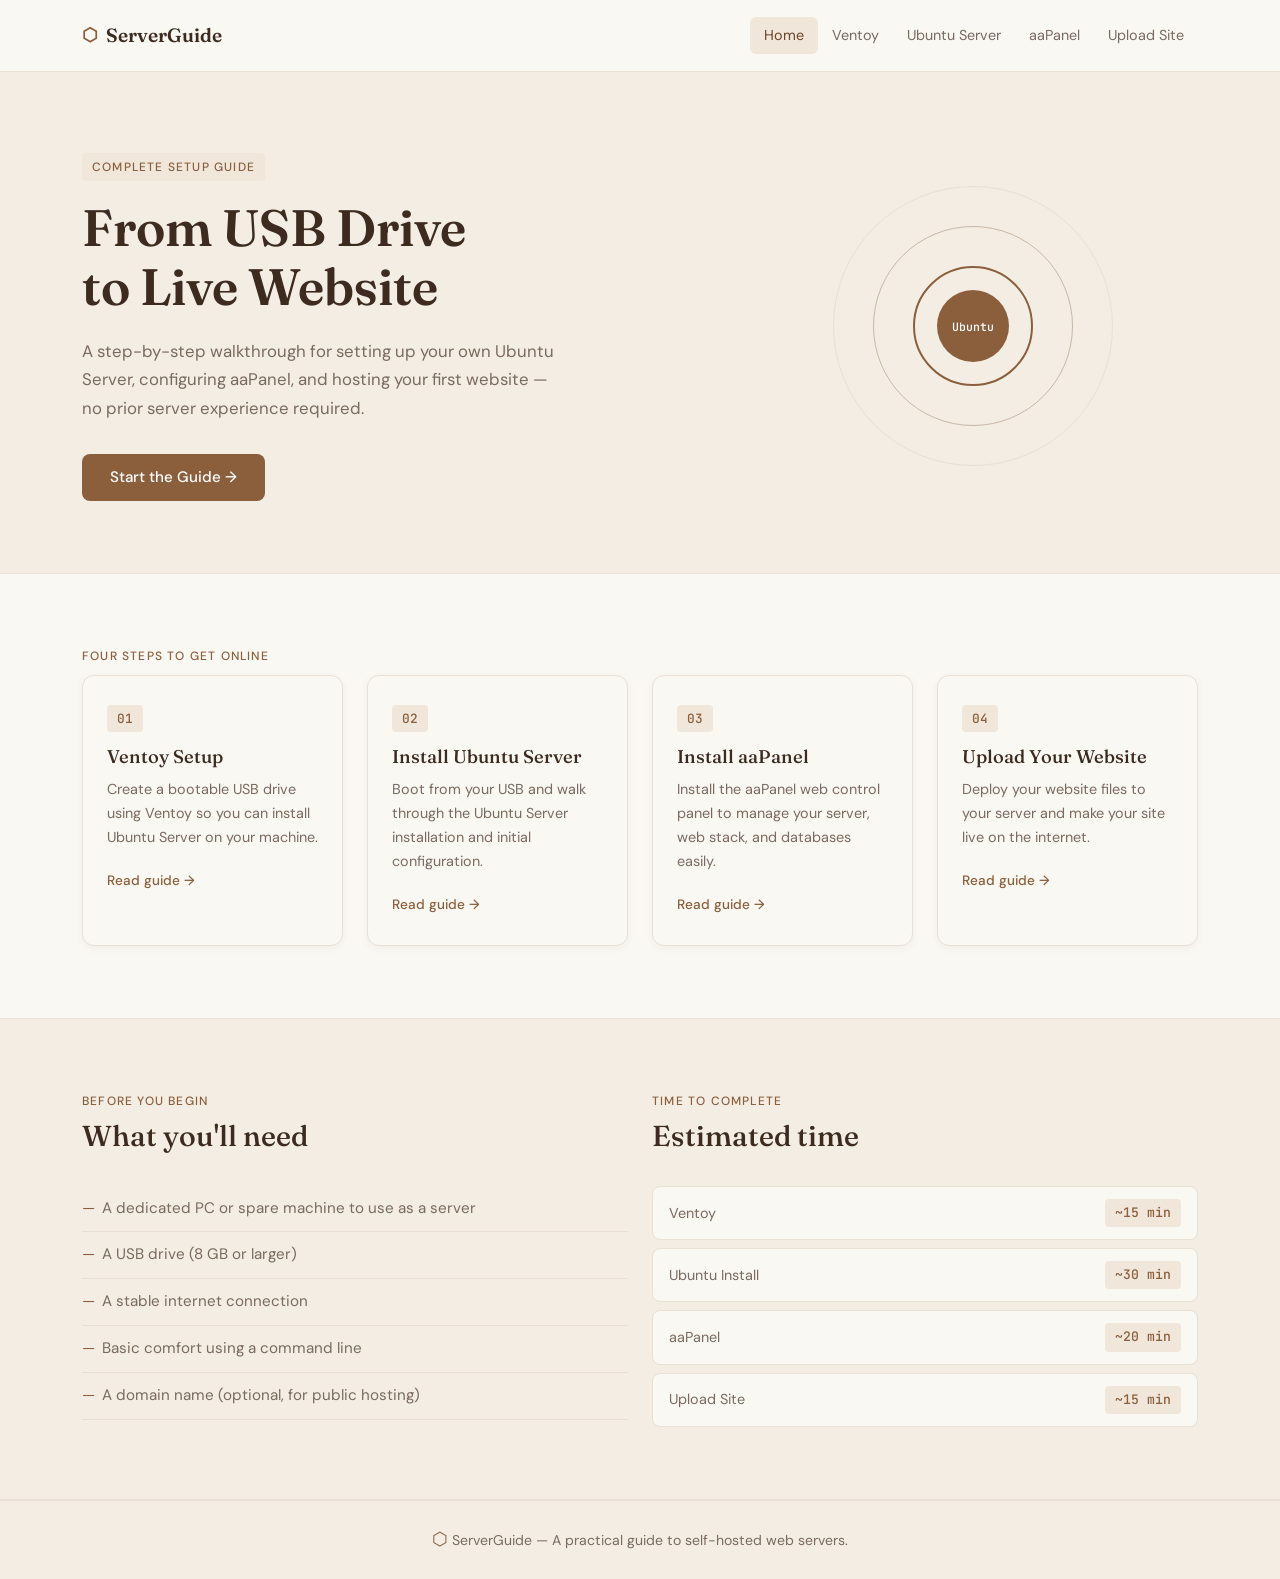
==== index.html @ cf1bb8e4 "first commit qwen goated" ====
<!DOCTYPE html>
<html lang="en">
<head>
  <meta charset="UTF-8" />
  <meta name="viewport" content="width=device-width, initial-scale=1.0"/>
  <title>Ubuntu Server Guide</title>
  <link href="https://cdn.jsdelivr.net/npm/bootstrap@5.3.3/dist/css/bootstrap.min.css" rel="stylesheet"/>
  <link href="https://fonts.googleapis.com/css2?family=Fraunces:wght@400;500;600&family=DM+Sans:wght@400;500&family=JetBrains+Mono:wght@400;500&display=swap" rel="stylesheet"/>
  <link rel="stylesheet" href="style.css"/>
</head>
<body>

  <!-- Navbar -->
  <nav class="navbar navbar-expand-lg sticky-top site-nav">
    <div class="container">
      <a class="navbar-brand" href="index.html">
        <span class="brand-icon">⬡</span> ServerGuide
      </a>
      <button class="navbar-toggler" type="button" data-bs-toggle="collapse" data-bs-target="#navMenu">
        <span class="navbar-toggler-icon"></span>
      </button>
      <div class="collapse navbar-collapse" id="navMenu">
        <ul class="navbar-nav ms-auto">
          <li class="nav-item"><a class="nav-link active" href="index.html">Home</a></li>
          <li class="nav-item"><a class="nav-link" href="ventoy.html">Ventoy</a></li>
          <li class="nav-item"><a class="nav-link" href="ubuntu.html">Ubuntu Server</a></li>
          <li class="nav-item"><a class="nav-link" href="aapanel.html">aaPanel</a></li>
          <li class="nav-item"><a class="nav-link" href="upload.html">Upload Site</a></li>
        </ul>
      </div>
    </div>
  </nav>

  <!-- Hero -->
  <section class="hero-section">
    <div class="container">
      <div class="row align-items-center">
        <div class="col-lg-7">
          <span class="guide-label">Complete Setup Guide</span>
          <h1 class="hero-title">From USB Drive<br>to Live Website</h1>
          <p class="hero-sub">A step-by-step walkthrough for setting up your own Ubuntu Server, configuring aaPanel, and hosting your first website — no prior server experience required.</p>
          <a href="ventoy.html" class="btn btn-primary-custom">Start the Guide &rarr;</a>
        </div>
        <div class="col-lg-5 d-none d-lg-block">
          <div class="hero-graphic">
            <div class="graphic-ring ring-1"></div>
            <div class="graphic-ring ring-2"></div>
            <div class="graphic-ring ring-3"></div>
            <div class="graphic-center">
              <span>Ubuntu</span>
            </div>
          </div>
        </div>
      </div>
    </div>
  </section>

  <!-- Steps overview -->
  <section class="steps-section">
    <div class="container">
      <p class="section-label">Four steps to get online</p>
      <div class="row g-4">

        <div class="col-md-6 col-lg-3">
          <a href="ventoy.html" class="step-card">
            <div class="step-num">01</div>
            <h3 class="step-title">Ventoy Setup</h3>
            <p class="step-desc">Create a bootable USB drive using Ventoy so you can install Ubuntu Server on your machine.</p>
            <span class="step-link">Read guide &rarr;</span>
          </a>
        </div>

        <div class="col-md-6 col-lg-3">
          <a href="ubuntu.html" class="step-card">
            <div class="step-num">02</div>
            <h3 class="step-title">Install Ubuntu Server</h3>
            <p class="step-desc">Boot from your USB and walk through the Ubuntu Server installation and initial configuration.</p>
            <span class="step-link">Read guide &rarr;</span>
          </a>
        </div>

        <div class="col-md-6 col-lg-3">
          <a href="aapanel.html" class="step-card">
            <div class="step-num">03</div>
            <h3 class="step-title">Install aaPanel</h3>
            <p class="step-desc">Install the aaPanel web control panel to manage your server, web stack, and databases easily.</p>
            <span class="step-link">Read guide &rarr;</span>
          </a>
        </div>

        <div class="col-md-6 col-lg-3">
          <a href="upload.html" class="step-card">
            <div class="step-num">04</div>
            <h3 class="step-title">Upload Your Website</h3>
            <p class="step-desc">Deploy your website files to your server and make your site live on the internet.</p>
            <span class="step-link">Read guide &rarr;</span>
          </a>
        </div>

      </div>
    </div>
  </section>

  <!-- What you'll need -->
  <section class="prereq-section">
    <div class="container">
      <div class="row">
        <div class="col-lg-6">
          <p class="section-label">Before you begin</p>
          <h2 class="section-title">What you'll need</h2>
          <ul class="prereq-list">
            <li>A dedicated PC or spare machine to use as a server</li>
            <li>A USB drive (8 GB or larger)</li>
            <li>A stable internet connection</li>
            <li>Basic comfort using a command line</li>
            <li>A domain name (optional, for public hosting)</li>
          </ul>
        </div>
        <div class="col-lg-6">
          <p class="section-label">Time to complete</p>
          <h2 class="section-title">Estimated time</h2>
          <div class="time-cards">
            <div class="time-card"><span class="time-step">Ventoy</span><span class="time-val">~15 min</span></div>
            <div class="time-card"><span class="time-step">Ubuntu Install</span><span class="time-val">~30 min</span></div>
            <div class="time-card"><span class="time-step">aaPanel</span><span class="time-val">~20 min</span></div>
            <div class="time-card"><span class="time-step">Upload Site</span><span class="time-val">~15 min</span></div>
          </div>
        </div>
      </div>
    </div>
  </section>

  <!-- Footer -->
  <footer class="site-footer">
    <div class="container">
      <span class="brand-icon">⬡</span> ServerGuide &mdash; A practical guide to self-hosted web servers.
    </div>
  </footer>

  <script src="https://cdn.jsdelivr.net/npm/bootstrap@5.3.3/dist/js/bootstrap.bundle.min.js"></script>
</body>
</html>
---- style.css ----
/* =====================
   CSS Variables
   ===================== */
:root {
  --cream: #FAF8F3;
  --cream-mid: #F3EDE3;
  --cream-dark: #E8E0D5;
  --brown-dark: #3D2B1F;
  --brown-mid: #7A6A5F;
  --brown-light: #C9B8A8;
  --accent: #8B5E3C;
  --accent-dark: #6B4429;
  --accent-light: #F0E6DA;
  --tip-bg: #FEF7E8;
  --tip-border: #E0A843;
  --warn-bg: #FEF0F0;
  --warn-border: #D95050;
  --code-bg: #1E1E1E;
  --code-text: #A8D1A8;
  --font-body: 'DM Sans', sans-serif;
  --font-display: 'Fraunces', serif;
  --font-mono: 'JetBrains Mono', monospace;
}

/* =====================
   Base
   ===================== */
body {
  font-family: var(--font-body);
  background-color: var(--cream);
  color: var(--brown-dark);
  font-size: 16px;
  line-height: 1.7;
}

h1, h2, h3, h4 {
  font-family: var(--font-display);
  color: var(--brown-dark);
}

a {
  color: var(--accent);
  text-decoration: none;
}

a:hover {
  color: var(--accent-dark);
}

/* =====================
   Navbar
   ===================== */
.site-nav {
  background-color: var(--cream);
  border-bottom: 1px solid var(--cream-dark);
  padding: 14px 0;
}

.site-nav .navbar-brand {
  font-family: var(--font-display);
  font-weight: 600;
  font-size: 1.2rem;
  color: var(--brown-dark);
  display: flex;
  align-items: center;
  gap: 8px;
}

.brand-icon {
  color: var(--accent);
  font-size: 1.1rem;
}

.site-nav .nav-link {
  font-size: 0.9rem;
  color: var(--brown-mid);
  padding: 6px 14px !important;
  border-radius: 6px;
  transition: background 0.15s, color 0.15s;
}

.site-nav .nav-link:hover,
.site-nav .nav-link.active {
  background-color: var(--accent-light);
  color: var(--accent-dark);
}

.navbar-toggler {
  border-color: var(--cream-dark);
}

/* =====================
   Hero Section
   ===================== */
.hero-section {
  background-color: var(--cream-mid);
  border-bottom: 1px solid var(--cream-dark);
  padding: 80px 0 72px;
}

.guide-label {
  display: inline-block;
  font-size: 0.75rem;
  font-weight: 500;
  letter-spacing: 0.1em;
  text-transform: uppercase;
  color: var(--accent);
  background: var(--accent-light);
  border-radius: 4px;
  padding: 4px 10px;
  margin-bottom: 18px;
}

.hero-title {
  font-size: clamp(2rem, 5vw, 3.2rem);
  font-weight: 600;
  line-height: 1.15;
  margin-bottom: 20px;
  color: var(--brown-dark);
}

.hero-sub {
  font-size: 1.05rem;
  color: var(--brown-mid);
  max-width: 480px;
  margin-bottom: 32px;
}

.btn-primary-custom {
  background-color: var(--accent);
  color: #fff;
  border: none;
  padding: 12px 28px;
  border-radius: 8px;
  font-size: 0.95rem;
  font-weight: 500;
  transition: background 0.2s, transform 0.1s;
}

.btn-primary-custom:hover {
  background-color: var(--accent-dark);
  color: #fff;
  transform: translateY(-1px);
}

/* Hero graphic */
.hero-graphic {
  position: relative;
  width: 280px;
  height: 280px;
  margin: 0 auto;
}

.graphic-ring {
  position: absolute;
  border-radius: 50%;
  border: 1.5px solid var(--cream-dark);
}

.ring-1 { width: 280px; height: 280px; top: 0; left: 0; }
.ring-2 { width: 200px; height: 200px; top: 40px; left: 40px; border-color: var(--brown-light); }
.ring-3 { width: 120px; height: 120px; top: 80px; left: 80px; border-color: var(--accent); border-width: 2px; }

.graphic-center {
  position: absolute;
  top: 50%;
  left: 50%;
  transform: translate(-50%, -50%);
  background: var(--accent);
  color: #fff;
  width: 72px;
  height: 72px;
  border-radius: 50%;
  display: flex;
  align-items: center;
  justify-content: center;
  font-family: var(--font-mono);
  font-size: 0.72rem;
  font-weight: 500;
}

/* =====================
   Steps Section
   ===================== */
.steps-section {
  padding: 72px 0;
}

.section-label {
  font-size: 0.75rem;
  font-weight: 500;
  letter-spacing: 0.1em;
  text-transform: uppercase;
  color: var(--accent);
  margin-bottom: 8px;
}

.section-title {
  font-size: 1.8rem;
  font-weight: 500;
  margin-bottom: 32px;
}

.step-card {
  display: block;
  background: var(--cream);
  border: 1px solid var(--cream-dark);
  border-radius: 12px;
  padding: 28px 24px;
  height: 100%;
  transition: border-color 0.2s, box-shadow 0.2s, transform 0.15s;
  box-shadow: 0 2px 8px rgba(61,43,31,0.05);
  color: var(--brown-dark);
  text-decoration: none;
}

.step-card:hover {
  border-color: var(--accent);
  box-shadow: 0 6px 20px rgba(139,94,60,0.12);
  transform: translateY(-2px);
  color: var(--brown-dark);
}

.step-num {
  font-family: var(--font-mono);
  font-size: 0.8rem;
  font-weight: 500;
  color: var(--accent);
  background: var(--accent-light);
  display: inline-block;
  padding: 3px 10px;
  border-radius: 4px;
  margin-bottom: 14px;
}

.step-title {
  font-family: var(--font-display);
  font-size: 1.15rem;
  font-weight: 500;
  margin-bottom: 10px;
}

.step-desc {
  font-size: 0.9rem;
  color: var(--brown-mid);
  margin-bottom: 16px;
  line-height: 1.65;
}

.step-link {
  font-size: 0.85rem;
  font-weight: 500;
  color: var(--accent);
}

/* =====================
   Prerequisites Section
   ===================== */
.prereq-section {
  background: var(--cream-mid);
  border-top: 1px solid var(--cream-dark);
  border-bottom: 1px solid var(--cream-dark);
  padding: 72px 0;
}

.prereq-list {
  list-style: none;
  padding: 0;
  margin: 0;
}

.prereq-list li {
  padding: 10px 0;
  border-bottom: 1px solid var(--cream-dark);
  font-size: 0.95rem;
  color: var(--brown-mid);
  padding-left: 20px;
  position: relative;
}

.prereq-list li::before {
  content: '—';
  position: absolute;
  left: 0;
  color: var(--accent);
}

.time-cards {
  display: flex;
  flex-direction: column;
  gap: 8px;
}

.time-card {
  display: flex;
  justify-content: space-between;
  align-items: center;
  background: var(--cream);
  border: 1px solid var(--cream-dark);
  border-radius: 8px;
  padding: 12px 16px;
  font-size: 0.9rem;
}

.time-step { color: var(--brown-mid); }
.time-val {
  font-family: var(--font-mono);
  font-size: 0.82rem;
  font-weight: 500;
  color: var(--accent);
  background: var(--accent-light);
  padding: 3px 10px;
  border-radius: 4px;
}

/* =====================
   Footer
   ===================== */
.site-footer {
  background: var(--cream-mid);
  border-top: 1px solid var(--cream-dark);
  padding: 24px 0;
  font-size: 0.88rem;
  color: var(--brown-mid);
  text-align: center;
}

/* =====================
   Guide Pages (sidebar layout)
   ===================== */
.guide-layout {
  display: flex;
  min-height: calc(100vh - 130px);
}

.guide-sidebar {
  width: 240px;
  flex-shrink: 0;
  background: var(--cream-mid);
  border-right: 1px solid var(--cream-dark);
  padding: 32px 20px;
  position: sticky;
  top: 64px;
  height: calc(100vh - 64px);
  overflow-y: auto;
}

.sidebar-label {
  font-size: 0.7rem;
  font-weight: 500;
  letter-spacing: 0.1em;
  text-transform: uppercase;
  color: var(--brown-light);
  margin-bottom: 12px;
  display: block;
}

.sidebar-nav {
  list-style: none;
  padding: 0;
  margin: 0;
}

.sidebar-nav li a {
  display: block;
  font-size: 0.875rem;
  color: var(--brown-mid);
  padding: 8px 12px;
  border-radius: 6px;
  border-left: 2px solid transparent;
  transition: background 0.15s, color 0.15s, border-color 0.15s;
  line-height: 1.4;
}

.sidebar-nav li a:hover,
.sidebar-nav li a.active {
  background: var(--accent-light);
  color: var(--accent-dark);
  border-left-color: var(--accent);
}

.guide-content {
  flex: 1;
  padding: 48px 56px;
  max-width: 780px;
}

.guide-page-label {
  font-size: 0.75rem;
  font-weight: 500;
  letter-spacing: 0.1em;
  text-transform: uppercase;
  color: var(--accent);
  margin-bottom: 8px;
  display: block;
}

.guide-page-title {
  font-size: 2rem;
  font-weight: 600;
  margin-bottom: 12px;
}

.guide-page-intro {
  font-size: 1rem;
  color: var(--brown-mid);
  margin-bottom: 48px;
  max-width: 560px;
  padding-bottom: 32px;
  border-bottom: 1px solid var(--cream-dark);
}

/* Step blocks */
.step-block {
  display: flex;
  gap: 24px;
  margin-bottom: 48px;
}

.step-badge {
  width: 32px;
  height: 32px;
  border-radius: 50%;
  background: var(--accent);
  color: #fff;
  font-family: var(--font-mono);
  font-size: 0.78rem;
  font-weight: 500;
  display: flex;
  align-items: center;
  justify-content: center;
  flex-shrink: 0;
  margin-top: 4px;
}

.step-body {}

.step-body h3 {
  font-family: var(--font-display);
  font-size: 1.15rem;
  font-weight: 500;
  margin-bottom: 8px;
  color: var(--brown-dark);
}

.step-body p {
  font-size: 0.95rem;
  color: var(--brown-mid);
  margin-bottom: 14px;
}

/* Code blocks */
pre {
  background: var(--code-bg);
  border-radius: 8px;
  padding: 16px 20px;
  margin: 12px 0 16px;
  overflow-x: auto;
}

pre code {
  font-family: var(--font-mono);
  font-size: 0.85rem;
  color: var(--code-text);
  background: none;
  padding: 0;
}

code {
  font-family: var(--font-mono);
  font-size: 0.85em;
  background: var(--accent-light);
  color: var(--accent-dark);
  padding: 2px 6px;
  border-radius: 4px;
}

/* Callouts */
.callout {
  border-radius: 0 8px 8px 0;
  padding: 14px 18px;
  margin: 16px 0;
  font-size: 0.9rem;
}

.callout-title {
  font-weight: 500;
  font-size: 0.8rem;
  text-transform: uppercase;
  letter-spacing: 0.06em;
  margin-bottom: 4px;
}

.callout-tip {
  background: var(--tip-bg);
  border-left: 3px solid var(--tip-border);
  color: #7A5A2A;
}

.callout-tip .callout-title { color: #A07830; }

.callout-warn {
  background: var(--warn-bg);
  border-left: 3px solid var(--warn-border);
  color: #7A2A2A;
}

.callout-warn .callout-title { color: #C04040; }

/* Step divider */
.step-divider {
  border: none;
  border-top: 1px solid var(--cream-dark);
  margin: 40px 0;
}

/* Pagination nav */
.guide-pagination {
  display: flex;
  justify-content: space-between;
  margin-top: 56px;
  padding-top: 32px;
  border-top: 1px solid var(--cream-dark);
}

.guide-pagination a {
  font-size: 0.9rem;
  font-weight: 500;
  color: var(--accent);
  padding: 10px 20px;
  border: 1px solid var(--cream-dark);
  border-radius: 8px;
  transition: background 0.15s, border-color 0.15s;
}

.guide-pagination a:hover {
  background: var(--accent-light);
  border-color: var(--accent);
}

/* =====================
   Responsive
   ===================== */
@media (max-width: 768px) {
  .guide-layout {
    flex-direction: column;
  }

  .guide-sidebar {
    width: 100%;
    position: static;
    height: auto;
    border-right: none;
    border-bottom: 1px solid var(--cream-dark);
    padding: 20px 16px;
  }

  .guide-content {
    padding: 32px 20px;
  }

  .hero-section {
    padding: 48px 0;
  }
}
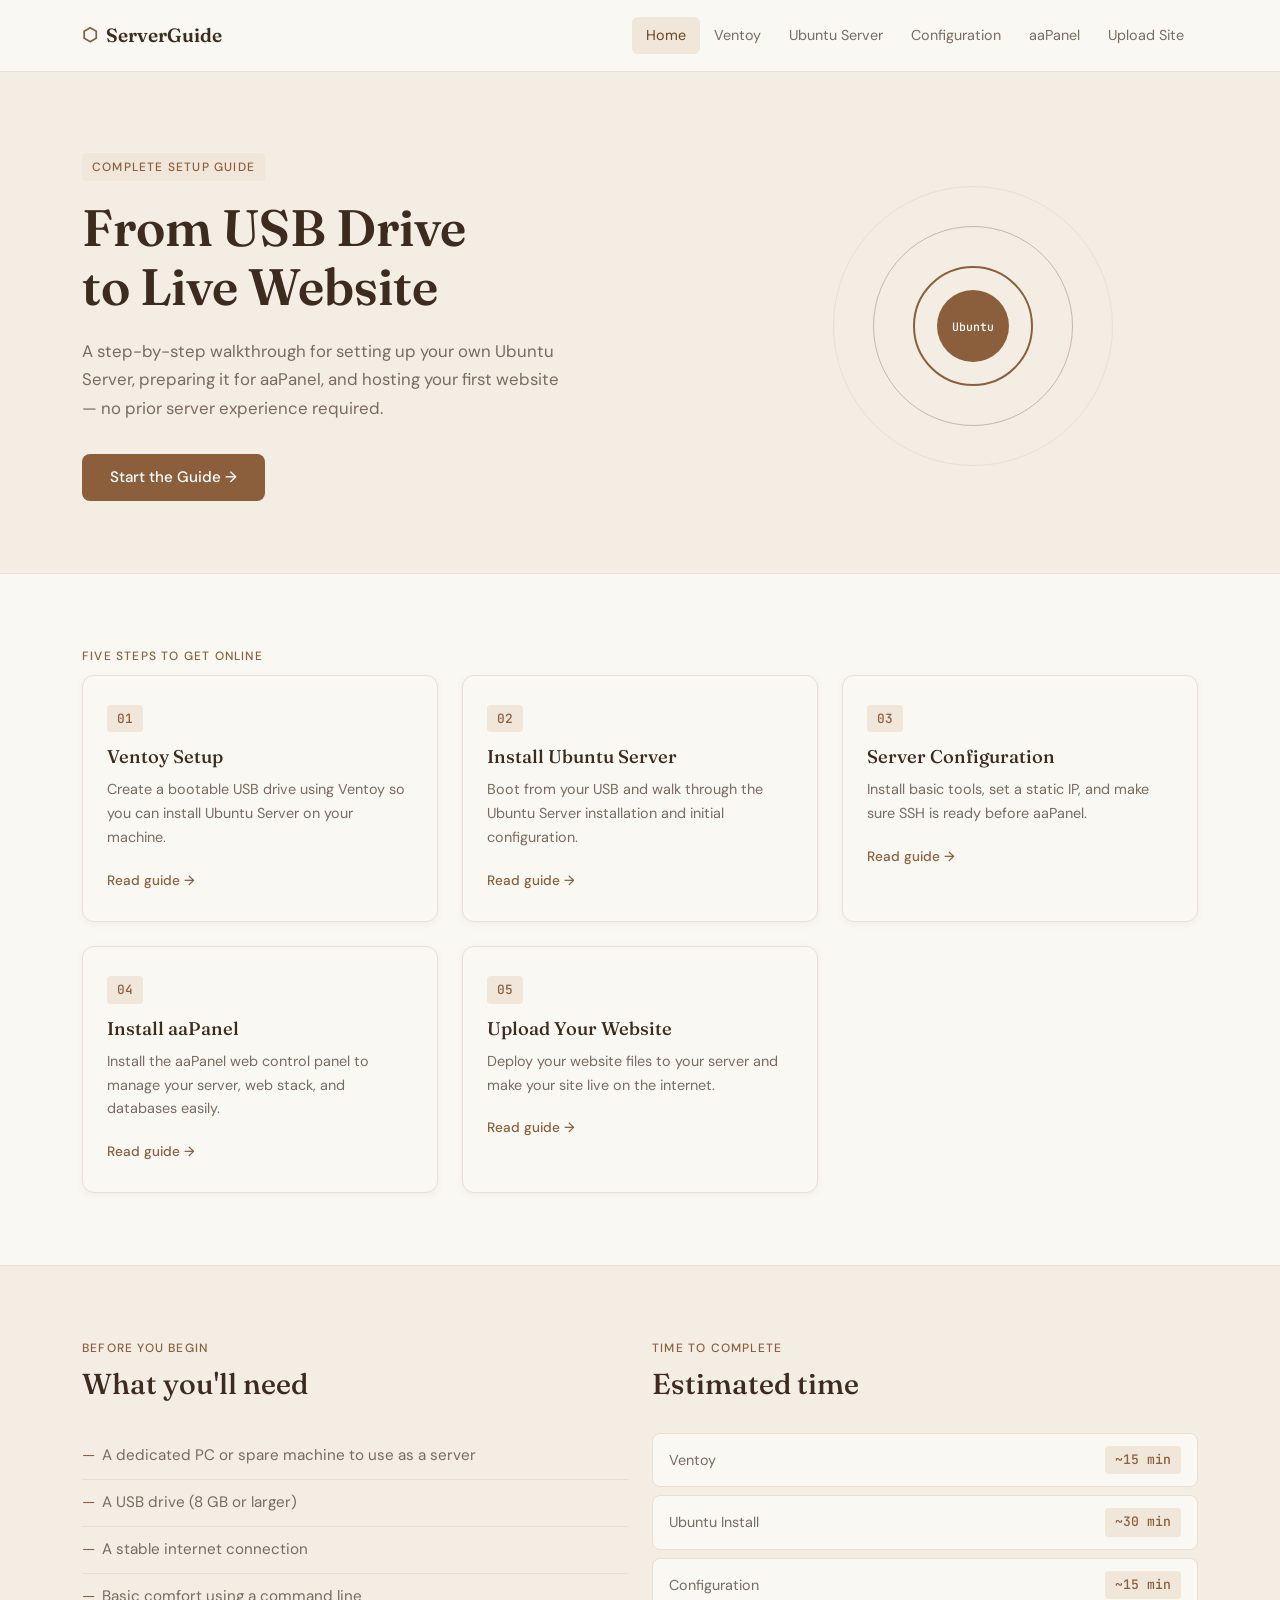
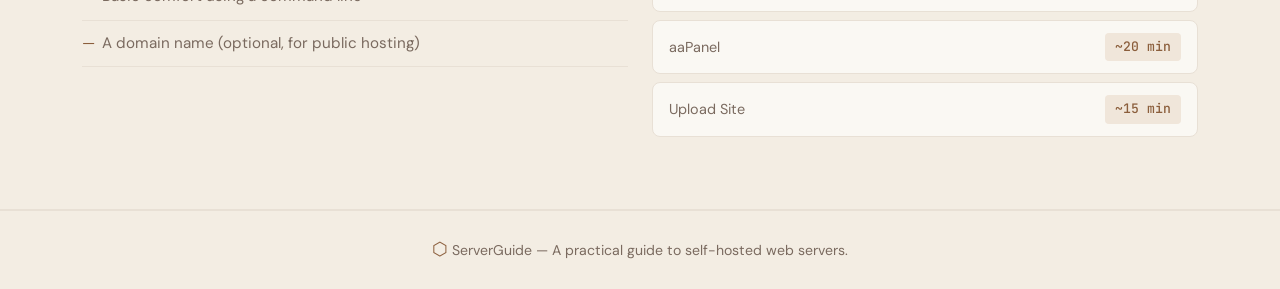
==== commit 6c5f3598: "Added Pics" ====
--- a/index.html
+++ b/index.html
@@ -7,6 +7,7 @@
   <link href="https://cdn.jsdelivr.net/npm/bootstrap@5.3.3/dist/css/bootstrap.min.css" rel="stylesheet"/>
   <link href="https://fonts.googleapis.com/css2?family=Fraunces:wght@400;500;600&family=DM+Sans:wght@400;500&family=JetBrains+Mono:wght@400;500&display=swap" rel="stylesheet"/>
   <link rel="stylesheet" href="style.css"/>
+  <link rel="icon" type="image/x-icon" href="pics/favicon.png"/>
 </head>
 <body>
 
@@ -24,6 +25,7 @@
           <li class="nav-item"><a class="nav-link active" href="index.html">Home</a></li>
           <li class="nav-item"><a class="nav-link" href="ventoy.html">Ventoy</a></li>
           <li class="nav-item"><a class="nav-link" href="ubuntu.html">Ubuntu Server</a></li>
+          <li class="nav-item"><a class="nav-link" href="configuration.html">Configuration</a></li>
           <li class="nav-item"><a class="nav-link" href="aapanel.html">aaPanel</a></li>
           <li class="nav-item"><a class="nav-link" href="upload.html">Upload Site</a></li>
         </ul>
@@ -38,7 +40,7 @@
         <div class="col-lg-7">
           <span class="guide-label">Complete Setup Guide</span>
           <h1 class="hero-title">From USB Drive<br>to Live Website</h1>
-          <p class="hero-sub">A step-by-step walkthrough for setting up your own Ubuntu Server, configuring aaPanel, and hosting your first website — no prior server experience required.</p>
+          <p class="hero-sub">A step-by-step walkthrough for setting up your own Ubuntu Server, preparing it for aaPanel, and hosting your first website — no prior server experience required.</p>
           <a href="ventoy.html" class="btn btn-primary-custom">Start the Guide &rarr;</a>
         </div>
         <div class="col-lg-5 d-none d-lg-block">
@@ -58,10 +60,10 @@
   <!-- Steps overview -->
   <section class="steps-section">
     <div class="container">
-      <p class="section-label">Four steps to get online</p>
+      <p class="section-label">Five steps to get online</p>
       <div class="row g-4">
 
-        <div class="col-md-6 col-lg-3">
+        <div class="col-md-6 col-lg-4">
           <a href="ventoy.html" class="step-card">
             <div class="step-num">01</div>
             <h3 class="step-title">Ventoy Setup</h3>
@@ -70,7 +72,7 @@
           </a>
         </div>
 
-        <div class="col-md-6 col-lg-3">
+        <div class="col-md-6 col-lg-4">
           <a href="ubuntu.html" class="step-card">
             <div class="step-num">02</div>
             <h3 class="step-title">Install Ubuntu Server</h3>
@@ -79,18 +81,27 @@
           </a>
         </div>
 
-        <div class="col-md-6 col-lg-3">
+        <div class="col-md-6 col-lg-4">
+          <a href="configuration.html" class="step-card">
+            <div class="step-num">03</div>
+            <h3 class="step-title">Server Configuration</h3>
+            <p class="step-desc">Install basic tools, set a static IP, and make sure SSH is ready before aaPanel.</p>
+            <span class="step-link">Read guide &rarr;</span>
+          </a>
+        </div>
+
+        <div class="col-md-6 col-lg-4">
           <a href="aapanel.html" class="step-card">
-            <div class="step-num">03</div>
+            <div class="step-num">04</div>
             <h3 class="step-title">Install aaPanel</h3>
             <p class="step-desc">Install the aaPanel web control panel to manage your server, web stack, and databases easily.</p>
             <span class="step-link">Read guide &rarr;</span>
           </a>
         </div>
 
-        <div class="col-md-6 col-lg-3">
+        <div class="col-md-6 col-lg-4">
           <a href="upload.html" class="step-card">
-            <div class="step-num">04</div>
+            <div class="step-num">05</div>
             <h3 class="step-title">Upload Your Website</h3>
             <p class="step-desc">Deploy your website files to your server and make your site live on the internet.</p>
             <span class="step-link">Read guide &rarr;</span>
@@ -122,6 +133,7 @@
           <div class="time-cards">
             <div class="time-card"><span class="time-step">Ventoy</span><span class="time-val">~15 min</span></div>
             <div class="time-card"><span class="time-step">Ubuntu Install</span><span class="time-val">~30 min</span></div>
+            <div class="time-card"><span class="time-step">Configuration</span><span class="time-val">~15 min</span></div>
             <div class="time-card"><span class="time-step">aaPanel</span><span class="time-val">~20 min</span></div>
             <div class="time-card"><span class="time-step">Upload Site</span><span class="time-val">~15 min</span></div>
           </div>
@@ -138,5 +150,6 @@
   </footer>
 
   <script src="https://cdn.jsdelivr.net/npm/bootstrap@5.3.3/dist/js/bootstrap.bundle.min.js"></script>
+  <script src="site.js"></script>
 </body>
 </html>
--- a/style.css
+++ b/style.css
@@ -382,7 +382,7 @@
 .guide-content {
   flex: 1;
   padding: 48px 56px;
-  max-width: 780px;
+  max-width: 1120px;
 }
 
 .guide-page-label {
@@ -405,16 +405,22 @@
   font-size: 1rem;
   color: var(--brown-mid);
   margin-bottom: 48px;
-  max-width: 560px;
+  max-width: 720px;
   padding-bottom: 32px;
   border-bottom: 1px solid var(--cream-dark);
 }
 
 /* Step blocks */
 .step-block {
-  display: flex;
+  display: grid;
+  grid-template-columns: 32px minmax(0, 1fr);
   gap: 24px;
   margin-bottom: 48px;
+  align-items: start;
+}
+
+.step-block.has-media {
+  grid-template-columns: 32px minmax(0, 1fr) minmax(380px, 440px);
 }
 
 .step-badge {
@@ -433,7 +439,9 @@
   margin-top: 4px;
 }
 
-.step-body {}
+.step-body {
+  min-width: 0;
+}
 
 .step-body h3 {
   font-family: var(--font-display);
@@ -447,6 +455,105 @@
   font-size: 0.95rem;
   color: var(--brown-mid);
   margin-bottom: 14px;
+}
+
+.step-image,
+.step-carousel .carousel-item img {
+  width: 100%;
+  display: block;
+  border: 1px solid var(--cream-dark);
+  border-radius: 12px;
+  background: #fff;
+  box-shadow: 0 8px 24px rgba(61, 43, 31, 0.08);
+}
+
+.step-image {
+  max-width: 760px;
+}
+
+.step-caption {
+  margin-top: 8px;
+  font-size: 0.85rem;
+  color: var(--brown-mid);
+}
+
+.step-carousel {
+  max-width: 760px;
+  margin: 18px 0 8px;
+}
+
+.step-carousel .carousel-inner {
+  border-radius: 12px;
+}
+
+.step-carousel .carousel-item {
+  background: #fff;
+}
+
+.step-carousel .carousel-caption {
+  position: static;
+  padding: 12px 16px 16px;
+  margin: 0;
+  color: var(--brown-mid);
+  text-align: left;
+}
+
+.step-carousel .carousel-caption p {
+  margin: 0;
+  font-size: 0.85rem;
+  line-height: 1.55;
+}
+
+.step-carousel .carousel-indicators {
+  position: static;
+  justify-content: flex-start;
+  margin: 12px 0 0;
+}
+
+.step-carousel .carousel-indicators [data-bs-target] {
+  flex: 0 0 auto;
+  width: 9px;
+  height: 9px;
+  border: 0;
+  padding: 0;
+  border-radius: 50%;
+  background-color: var(--brown-light);
+  opacity: 0.45;
+}
+
+.step-carousel .carousel-indicators .active {
+  background-color: var(--accent);
+  opacity: 1;
+}
+
+.step-carousel.carousel-dark .carousel-control-prev-icon,
+.step-carousel.carousel-dark .carousel-control-next-icon {
+  background-color: rgba(250, 248, 243, 0.95);
+  border: 1px solid var(--cream-dark);
+  border-radius: 999px;
+  width: 2.6rem;
+  height: 2.6rem;
+  background-size: 55% 55%;
+  box-shadow: 0 4px 14px rgba(61, 43, 31, 0.14);
+}
+
+.step-media-panel {
+  min-width: 0;
+  justify-self: end;
+}
+
+.step-media-panel .step-media,
+.step-media-panel .step-carousel {
+  margin: 0;
+}
+
+.step-media-panel .step-image,
+.step-media-panel .step-carousel {
+  max-width: none;
+}
+
+.step-block:not(.has-media) {
+  max-width: 780px;
 }
 
 /* Code blocks */
@@ -562,4 +669,12 @@
   .hero-section {
     padding: 48px 0;
   }
-}
+
+  .step-block.has-media {
+    grid-template-columns: 32px minmax(0, 1fr);
+  }
+
+  .step-block.has-media .step-media-panel {
+    grid-column: 1 / -1;
+  }
+}
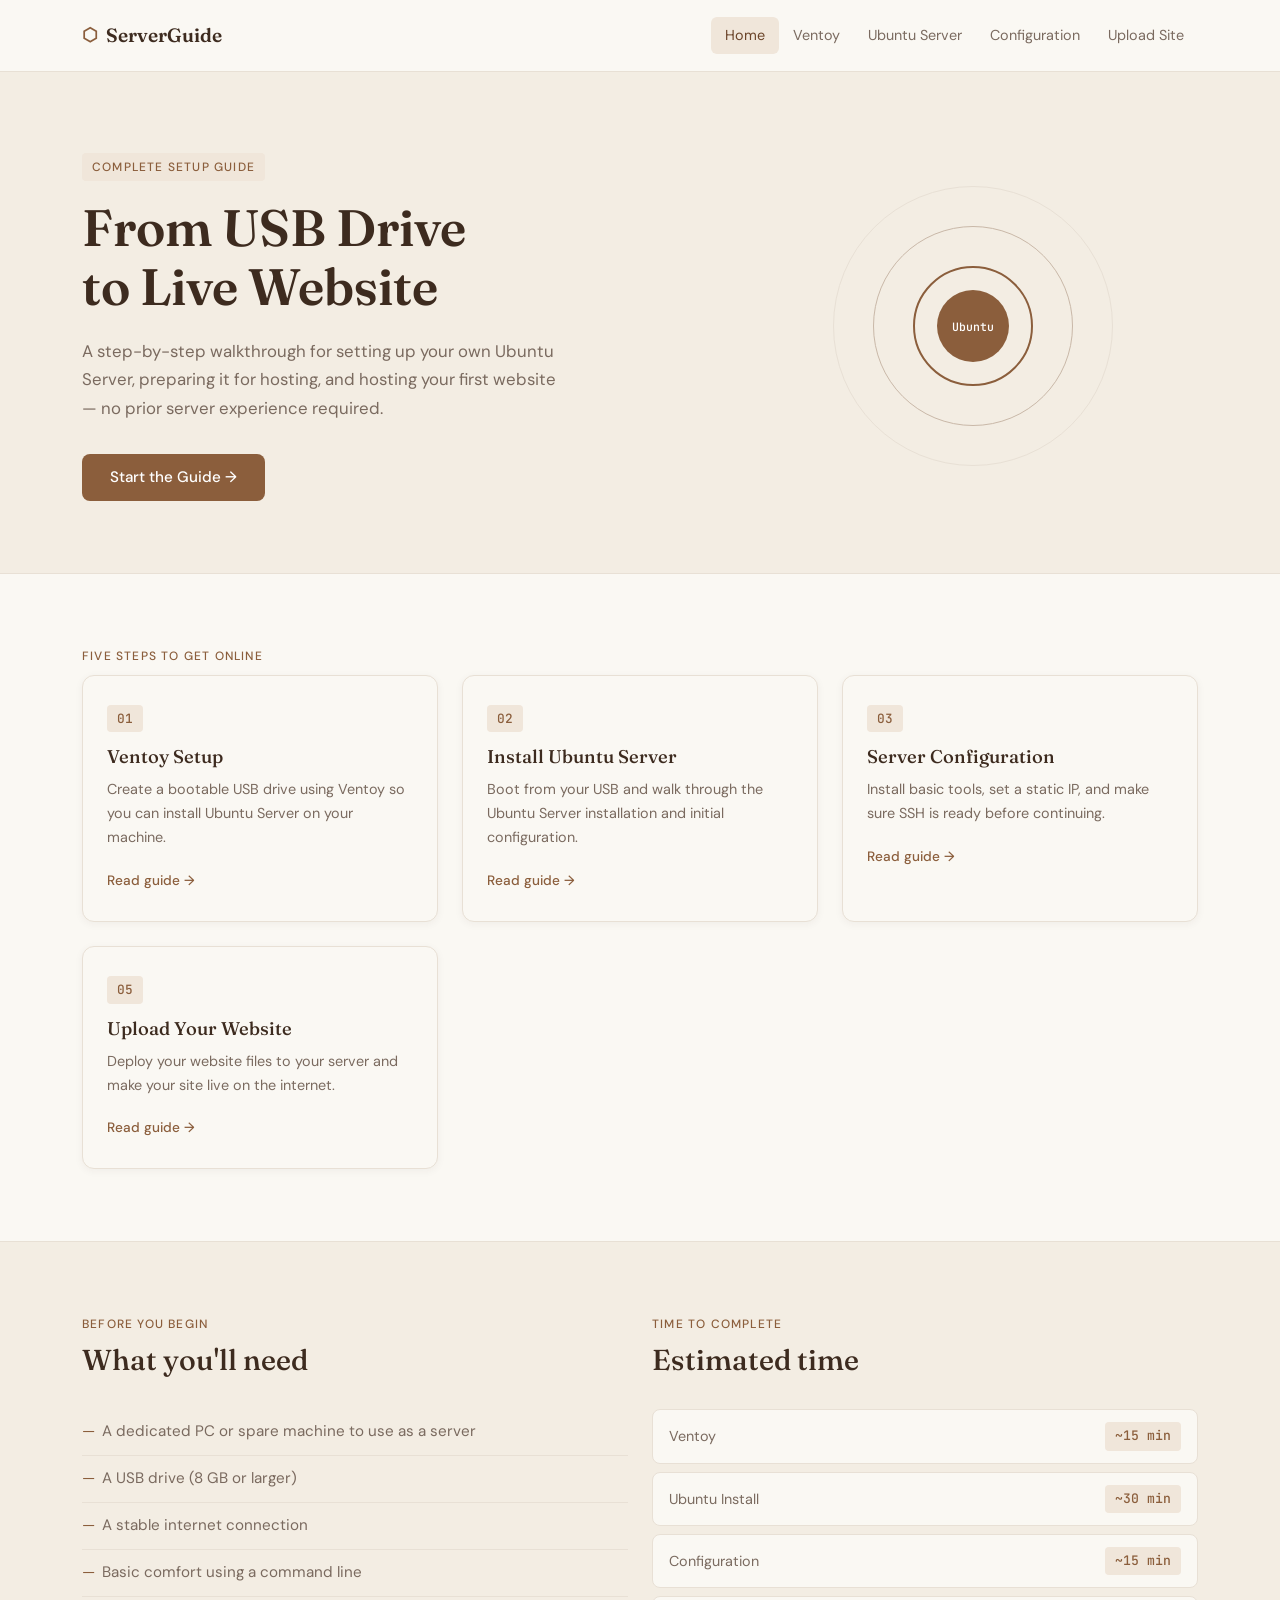
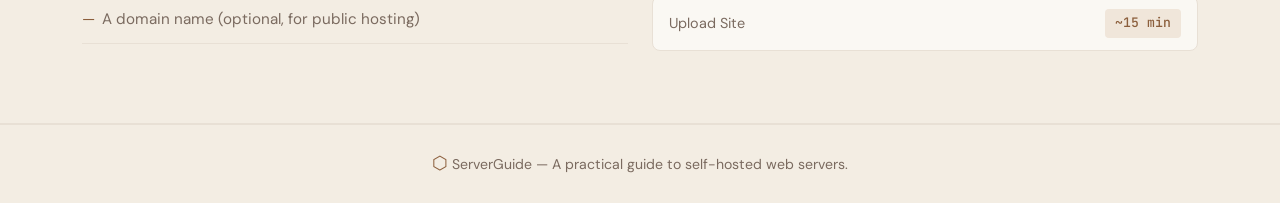
==== commit 732a93c2: "update" ====
--- a/index.html
+++ b/index.html
@@ -26,7 +26,6 @@
           <li class="nav-item"><a class="nav-link" href="ventoy.html">Ventoy</a></li>
           <li class="nav-item"><a class="nav-link" href="ubuntu.html">Ubuntu Server</a></li>
           <li class="nav-item"><a class="nav-link" href="configuration.html">Configuration</a></li>
-          <li class="nav-item"><a class="nav-link" href="aapanel.html">aaPanel</a></li>
           <li class="nav-item"><a class="nav-link" href="upload.html">Upload Site</a></li>
         </ul>
       </div>
@@ -40,7 +39,7 @@
         <div class="col-lg-7">
           <span class="guide-label">Complete Setup Guide</span>
           <h1 class="hero-title">From USB Drive<br>to Live Website</h1>
-          <p class="hero-sub">A step-by-step walkthrough for setting up your own Ubuntu Server, preparing it for aaPanel, and hosting your first website — no prior server experience required.</p>
+          <p class="hero-sub">A step-by-step walkthrough for setting up your own Ubuntu Server, preparing it for hosting, and hosting your first website — no prior server experience required.</p>
           <a href="ventoy.html" class="btn btn-primary-custom">Start the Guide &rarr;</a>
         </div>
         <div class="col-lg-5 d-none d-lg-block">
@@ -85,19 +84,11 @@
           <a href="configuration.html" class="step-card">
             <div class="step-num">03</div>
             <h3 class="step-title">Server Configuration</h3>
-            <p class="step-desc">Install basic tools, set a static IP, and make sure SSH is ready before aaPanel.</p>
+            <p class="step-desc">Install basic tools, set a static IP, and make sure SSH is ready before continuing.</p>
             <span class="step-link">Read guide &rarr;</span>
           </a>
         </div>
 
-        <div class="col-md-6 col-lg-4">
-          <a href="aapanel.html" class="step-card">
-            <div class="step-num">04</div>
-            <h3 class="step-title">Install aaPanel</h3>
-            <p class="step-desc">Install the aaPanel web control panel to manage your server, web stack, and databases easily.</p>
-            <span class="step-link">Read guide &rarr;</span>
-          </a>
-        </div>
 
         <div class="col-md-6 col-lg-4">
           <a href="upload.html" class="step-card">
@@ -134,7 +125,6 @@
             <div class="time-card"><span class="time-step">Ventoy</span><span class="time-val">~15 min</span></div>
             <div class="time-card"><span class="time-step">Ubuntu Install</span><span class="time-val">~30 min</span></div>
             <div class="time-card"><span class="time-step">Configuration</span><span class="time-val">~15 min</span></div>
-            <div class="time-card"><span class="time-step">aaPanel</span><span class="time-val">~20 min</span></div>
             <div class="time-card"><span class="time-step">Upload Site</span><span class="time-val">~15 min</span></div>
           </div>
         </div>
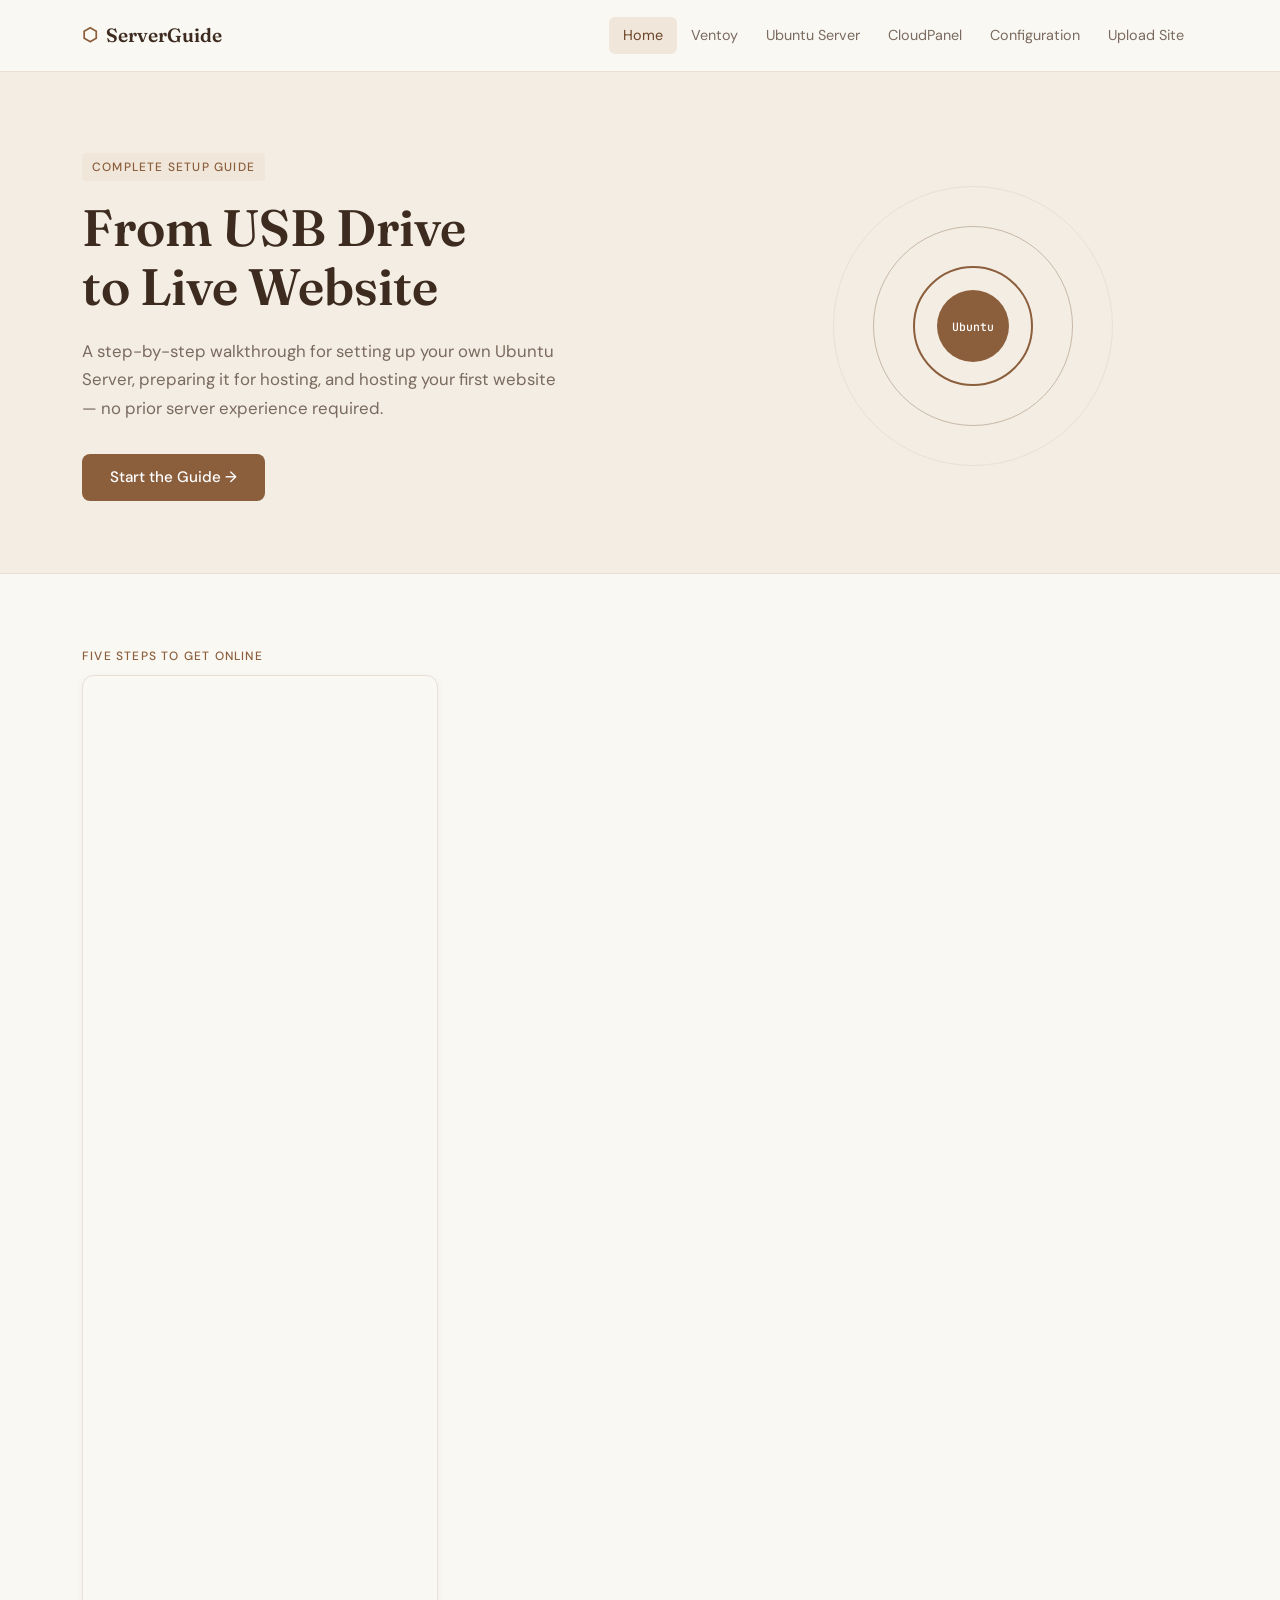
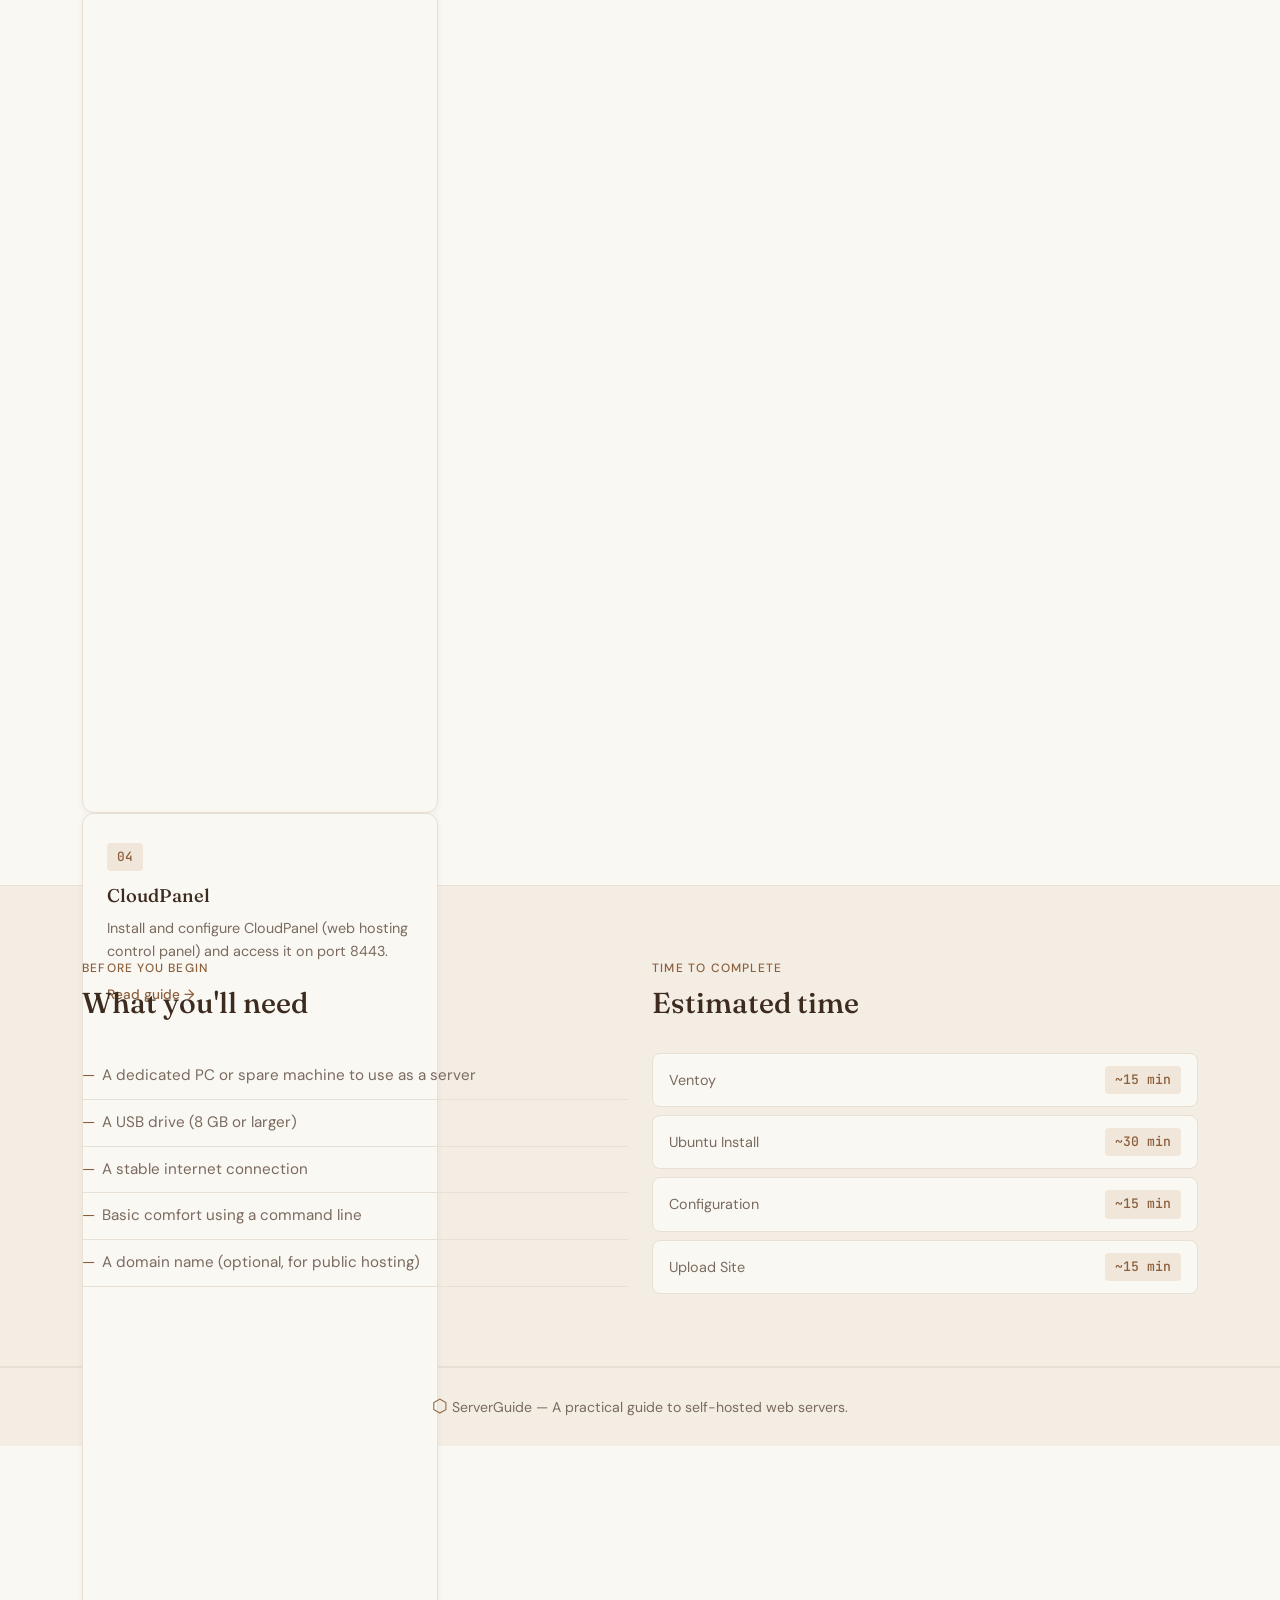
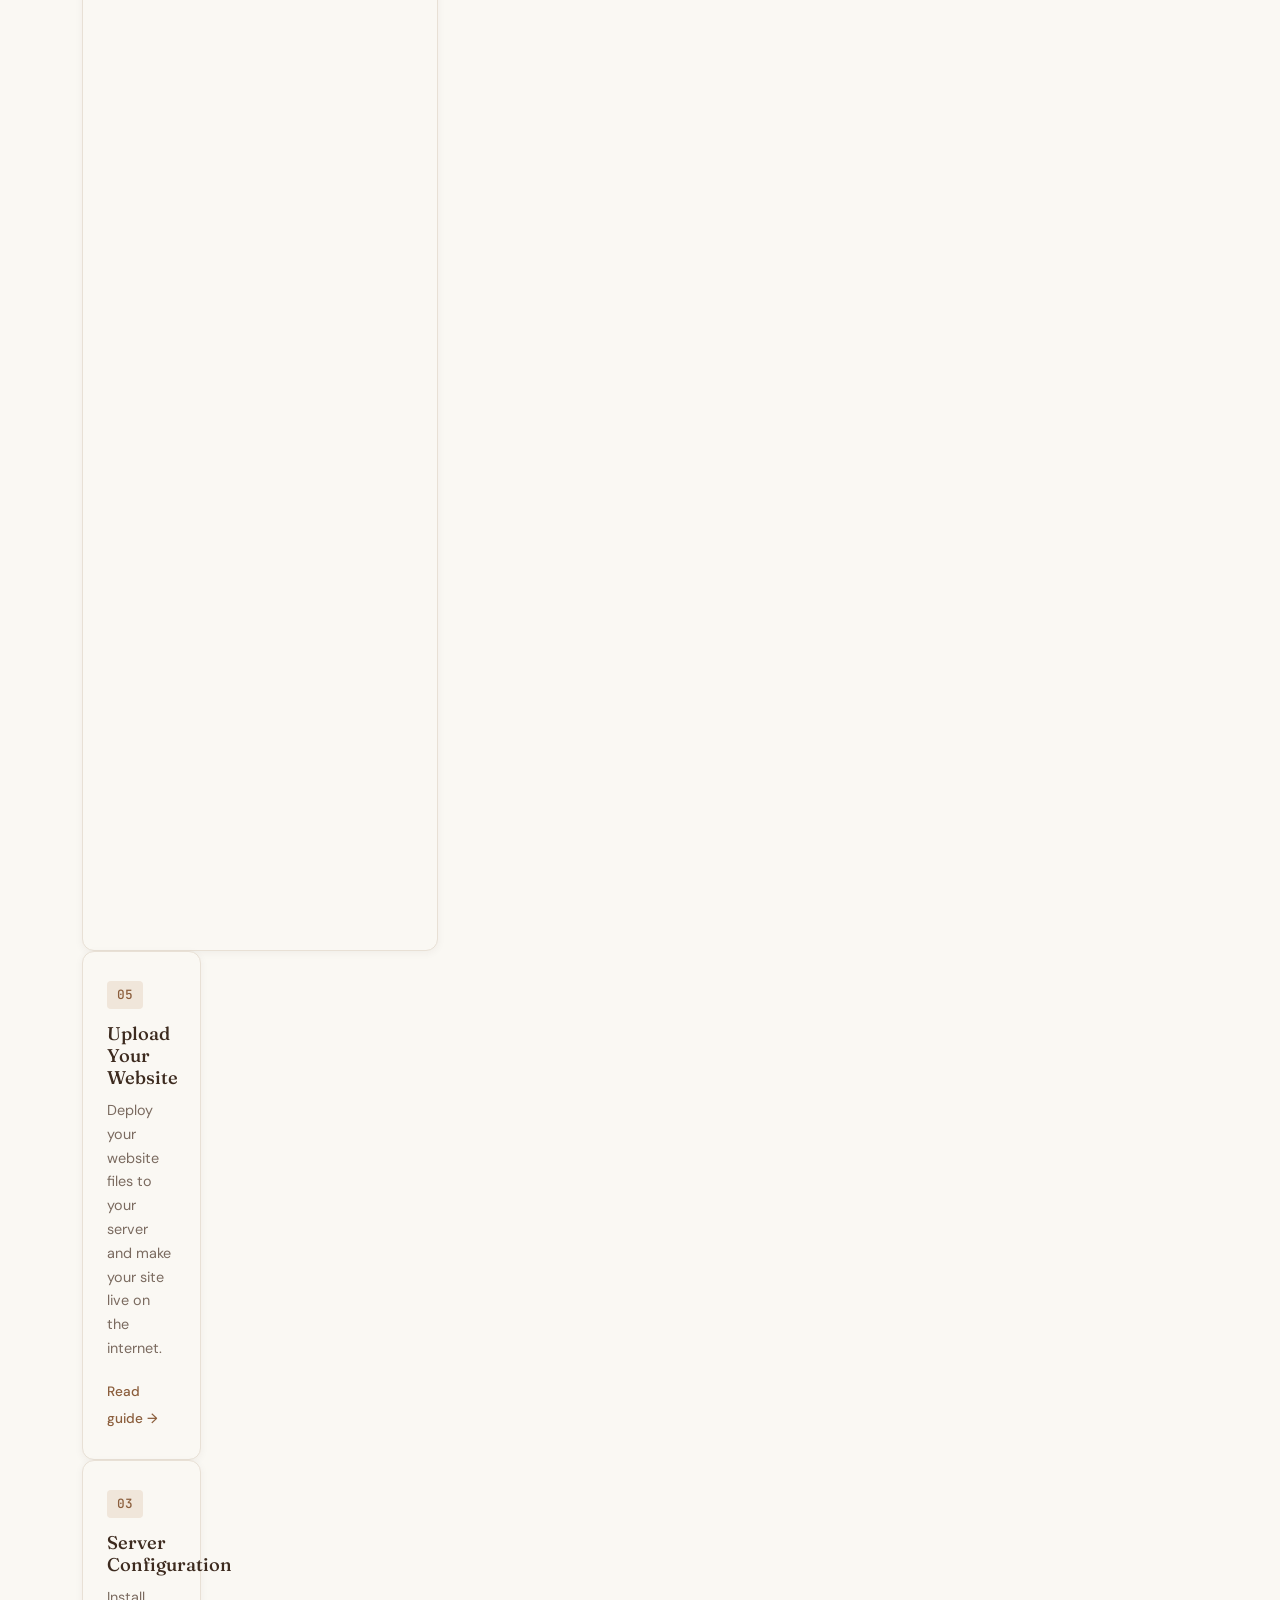
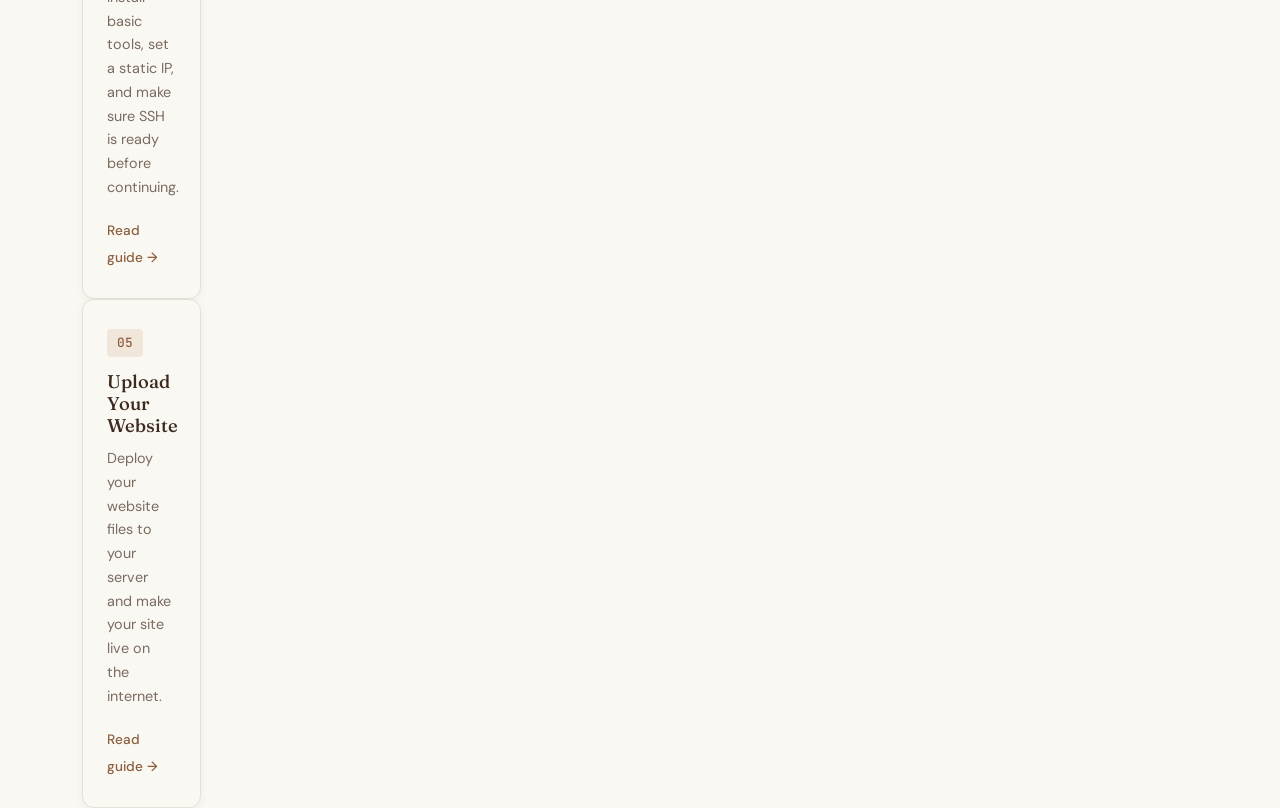
==== commit 35638812: "upadte my niggers stupid nigger. Love vibe code" ====
--- a/index.html
+++ b/index.html
@@ -25,6 +25,7 @@
           <li class="nav-item"><a class="nav-link active" href="index.html">Home</a></li>
           <li class="nav-item"><a class="nav-link" href="ventoy.html">Ventoy</a></li>
           <li class="nav-item"><a class="nav-link" href="ubuntu.html">Ubuntu Server</a></li>
+          <li class="nav-item"><a class="nav-link" href="cloudpanel.html">CloudPanel</a></li>
           <li class="nav-item"><a class="nav-link" href="configuration.html">Configuration</a></li>
           <li class="nav-item"><a class="nav-link" href="upload.html">Upload Site</a></li>
         </ul>
@@ -64,22 +65,22 @@
 
         <div class="col-md-6 col-lg-4">
           <a href="ventoy.html" class="step-card">
-            <div class="step-num">01</div>
-            <h3 class="step-title">Ventoy Setup</h3>
-            <p class="step-desc">Create a bootable USB drive using Ventoy so you can install Ubuntu Server on your machine.</p>
+          <a href="cloudpanel.html" class="step-card">
+            <div class="step-num">04</div>
+            <h3 class="step-title">CloudPanel</h3>
+            <p class="step-desc">Install and configure CloudPanel (web hosting control panel) and access it on port 8443.</p>
+            <span class="step-link">Read guide &rarr;</span>
+          </a>
+
+
+        <div class="col-md-6 col-lg-4">
+          <a href="upload.html" class="step-card">
+            <div class="step-num">05</div>
+            <h3 class="step-title">Upload Your Website</h3>
+            <p class="step-desc">Deploy your website files to your server and make your site live on the internet.</p>
             <span class="step-link">Read guide &rarr;</span>
           </a>
         </div>
-
-        <div class="col-md-6 col-lg-4">
-          <a href="ubuntu.html" class="step-card">
-            <div class="step-num">02</div>
-            <h3 class="step-title">Install Ubuntu Server</h3>
-            <p class="step-desc">Boot from your USB and walk through the Ubuntu Server installation and initial configuration.</p>
-            <span class="step-link">Read guide &rarr;</span>
-          </a>
-        </div>
-
         <div class="col-md-6 col-lg-4">
           <a href="configuration.html" class="step-card">
             <div class="step-num">03</div>
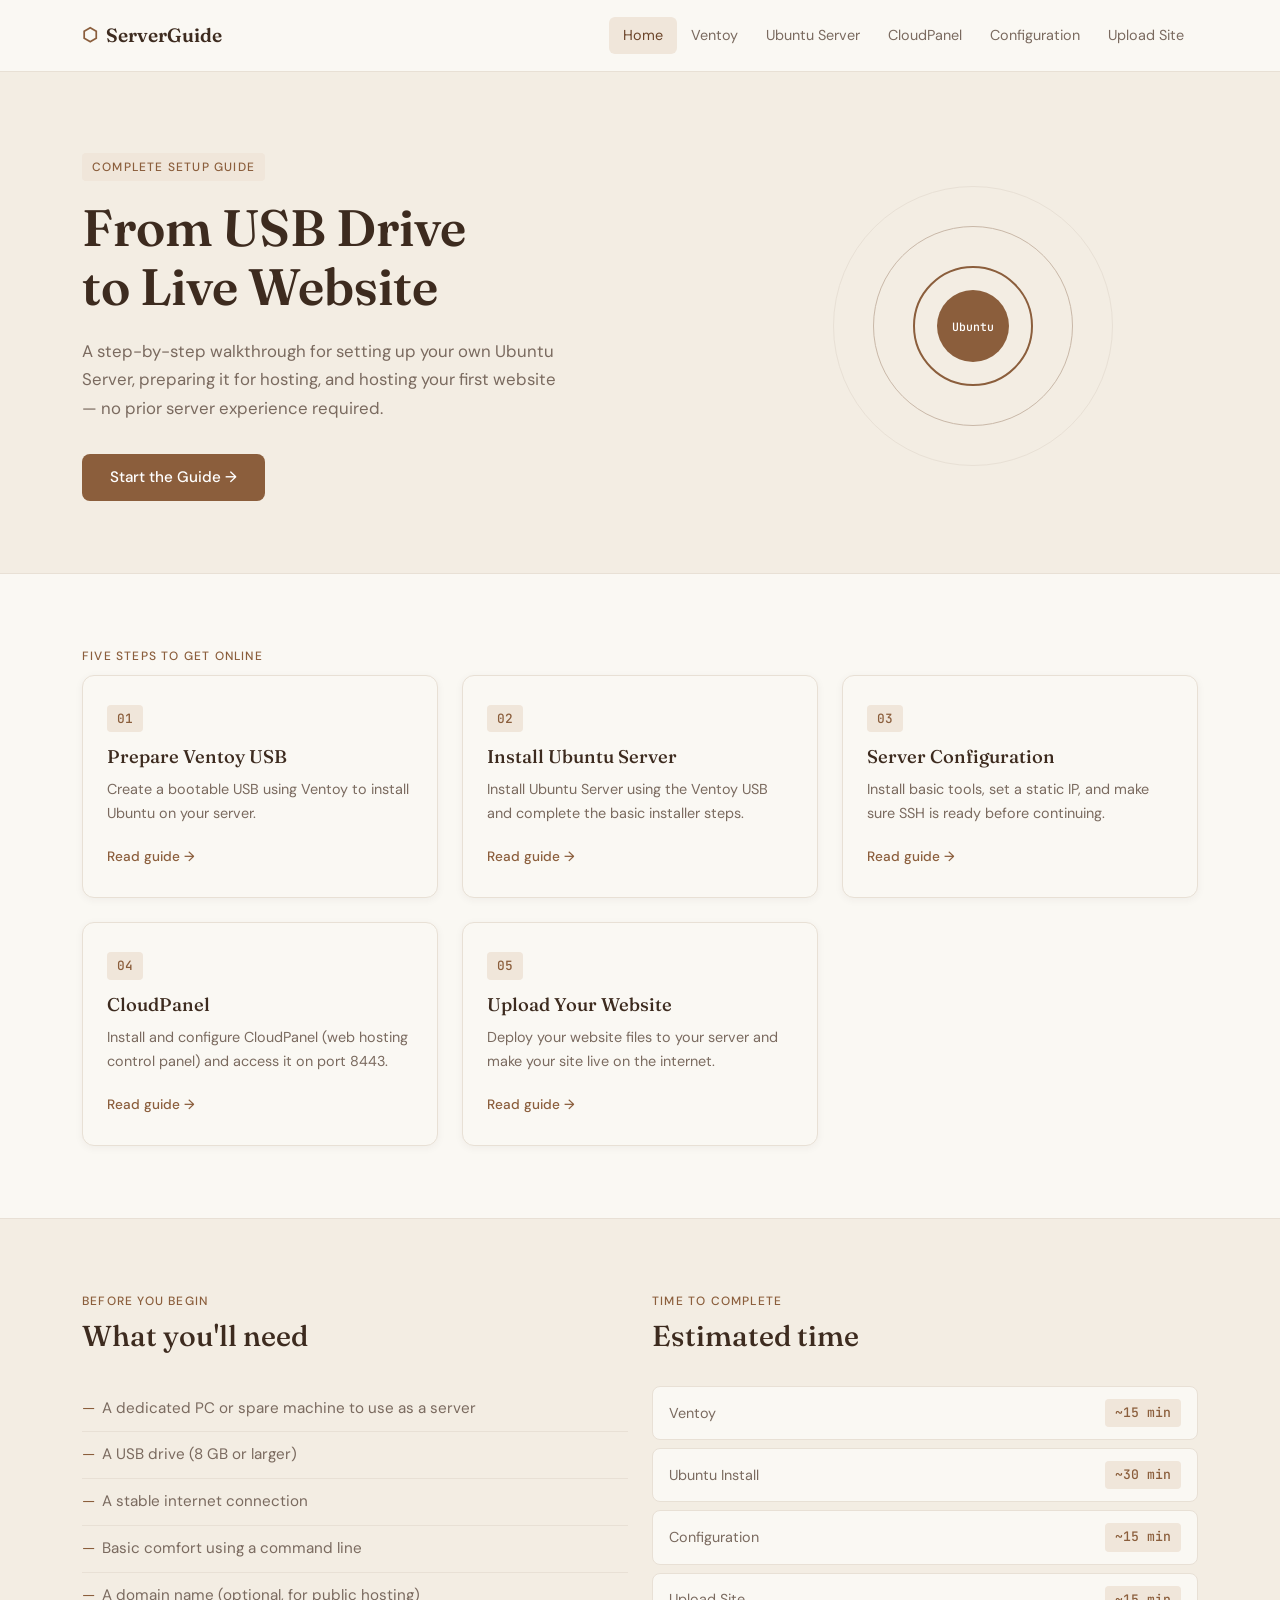
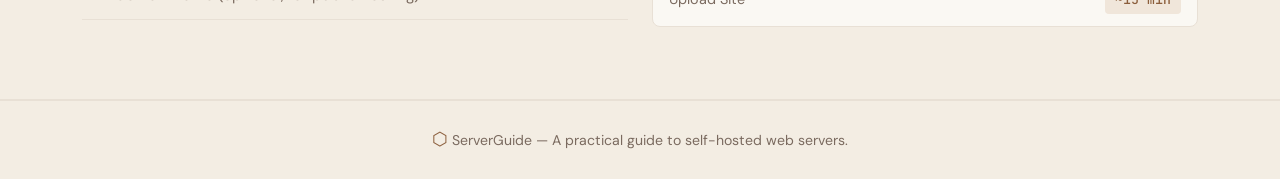
==== commit 6baff916: "fixed the broken page nigger nigger nigger nigger nigger nigger" ====
--- a/index.html
+++ b/index.html
@@ -62,25 +62,24 @@
     <div class="container">
       <p class="section-label">Five steps to get online</p>
       <div class="row g-4">
-
         <div class="col-md-6 col-lg-4">
           <a href="ventoy.html" class="step-card">
-          <a href="cloudpanel.html" class="step-card">
-            <div class="step-num">04</div>
-            <h3 class="step-title">CloudPanel</h3>
-            <p class="step-desc">Install and configure CloudPanel (web hosting control panel) and access it on port 8443.</p>
-            <span class="step-link">Read guide &rarr;</span>
-          </a>
-
-
-        <div class="col-md-6 col-lg-4">
-          <a href="upload.html" class="step-card">
-            <div class="step-num">05</div>
-            <h3 class="step-title">Upload Your Website</h3>
-            <p class="step-desc">Deploy your website files to your server and make your site live on the internet.</p>
+            <div class="step-num">01</div>
+            <h3 class="step-title">Prepare Ventoy USB</h3>
+            <p class="step-desc">Create a bootable USB using Ventoy to install Ubuntu on your server.</p>
             <span class="step-link">Read guide &rarr;</span>
           </a>
         </div>
+
+        <div class="col-md-6 col-lg-4">
+          <a href="ubuntu.html" class="step-card">
+            <div class="step-num">02</div>
+            <h3 class="step-title">Install Ubuntu Server</h3>
+            <p class="step-desc">Install Ubuntu Server using the Ventoy USB and complete the basic installer steps.</p>
+            <span class="step-link">Read guide &rarr;</span>
+          </a>
+        </div>
+
         <div class="col-md-6 col-lg-4">
           <a href="configuration.html" class="step-card">
             <div class="step-num">03</div>
@@ -90,6 +89,14 @@
           </a>
         </div>
 
+        <div class="col-md-6 col-lg-4">
+          <a href="cloudpanel.html" class="step-card">
+            <div class="step-num">04</div>
+            <h3 class="step-title">CloudPanel</h3>
+            <p class="step-desc">Install and configure CloudPanel (web hosting control panel) and access it on port 8443.</p>
+            <span class="step-link">Read guide &rarr;</span>
+          </a>
+        </div>
 
         <div class="col-md-6 col-lg-4">
           <a href="upload.html" class="step-card">
